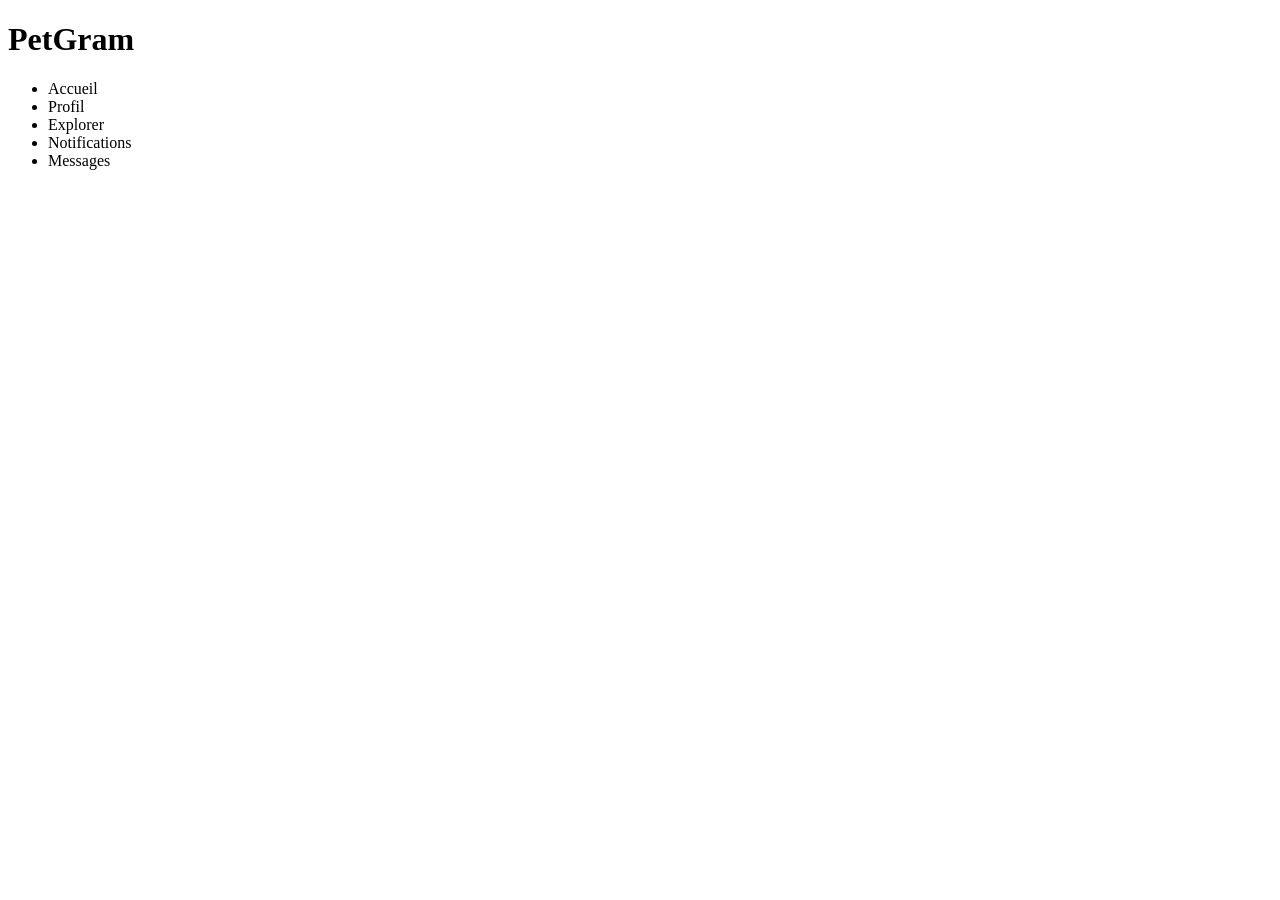
==== index.html @ 640311ab "Update index.html" ====
<!DOCTYPE html>
<html lang="fr" >
<head> 
  <title>
    PetGram 
  </title>
  <meta charset="UTF-8">
  <META NAME="Language" CONTENT="fr">
  <META NAME="description" CONTENT="PetGram - Le réseau social pour vos animaux de compagnie. Partagez les expériences de vos animaux !">
</head>
<body>
  <header>
    <h1> PetGram </h1>
    <nav>
      <ul>
        <li>
          Accueil
        </li>
        <li>
          Profil
        </li>
        <li>
          Explorer
        </li>
        <li>
          Notifications
        </li>
        <li>
          Messages
        </li>
      </ul>
    </nav>
  </header>
  
</body>
</html>
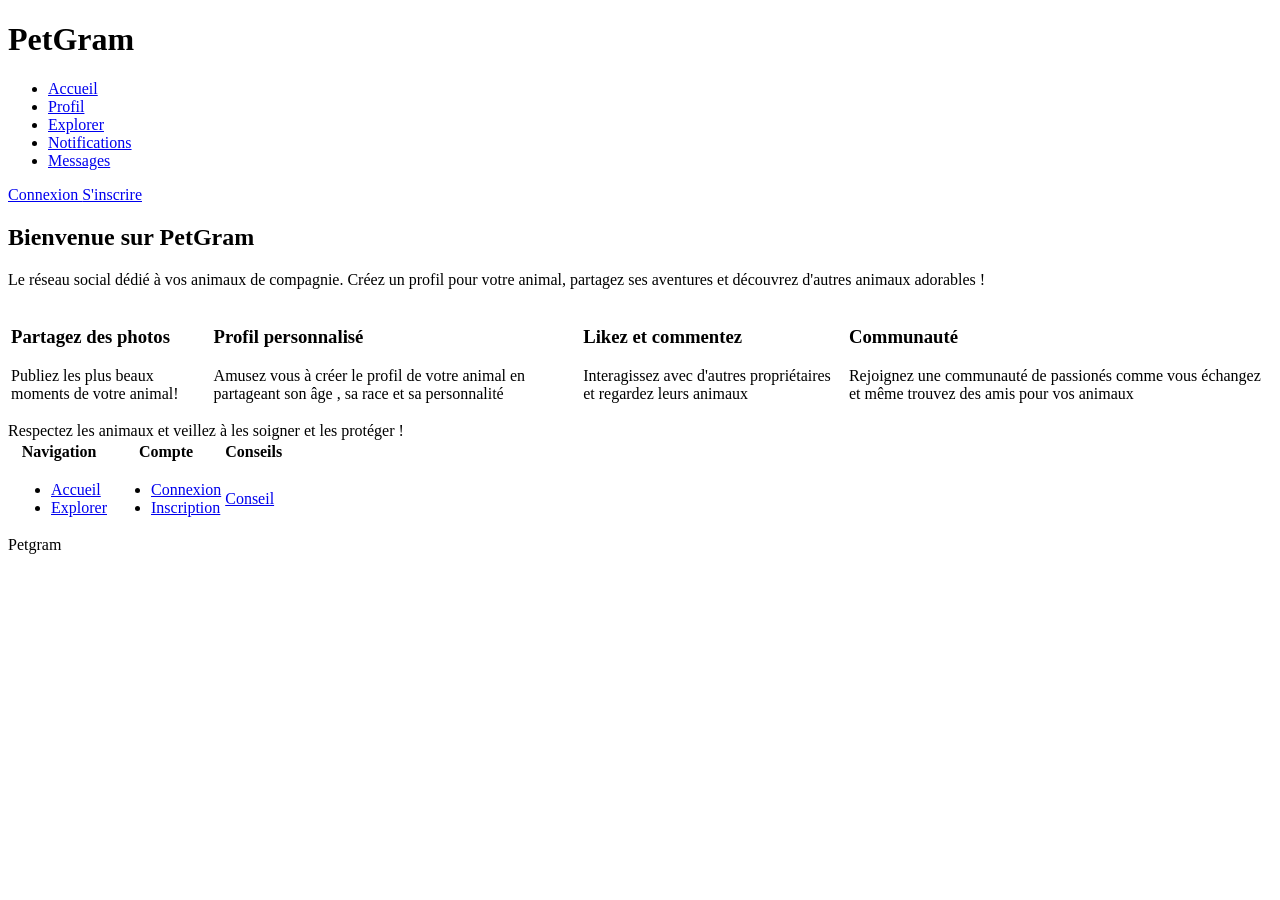
==== commit a9e47726: "Update index.html" ====
--- a/index.html
+++ b/index.html
@@ -14,23 +14,124 @@
     <nav>
       <ul>
         <li>
+          <a href="accueil.html">
           Accueil
+          </a>
         </li>
         <li>
+          <a href="profil.html">
           Profil
+          </a>
         </li>
         <li>
-          Explorer
+            <a href="explore.html">
+              Explorer
+            </a>
         </li>
         <li>
+          <a href="notifs.html">
           Notifications
+          </a>
         </li>
         <li>
+          <a href="msg.html">
           Messages
+          </a>
         </li>
       </ul>
     </nav>
+    <div> 
+      <a href="login.html"> Connexion </a>
+      <a href="signup.html"> S'inscrire </a>
+    </div>
   </header>
-  
+  <section>
+    <h2>
+      Bienvenue sur PetGram
+    </h2>
+    <p>
+      Le réseau social dédié à vos animaux de compagnie. Créez un profil pour votre animal, partagez ses aventures et découvrez d'autres animaux adorables !
+    </p>
+    <table>
+      <tbody>
+        <tr>
+          <td>
+            <h3>
+              Partagez des photos
+            </h3>
+            <p>
+              Publiez les plus beaux moments de votre animal!
+            </p>
+          </td>
+          <td>
+            <h3>
+              Profil personnalisé
+            </h3>
+            <p>
+              Amusez vous à créer le profil de votre animal en partageant son âge , sa race et sa personnalité
+            </p>
+          </td>
+          <td>
+            <h3>
+              Likez et commentez
+            </h3>
+            <p>
+              Interagissez avec d'autres propriétaires et regardez leurs animaux
+            </p>
+          </td>
+          <td>
+            <h3>
+              Communauté
+            </h3>
+            <p>
+              Rejoignez une communauté de passionés comme vous échangez et même trouvez des amis pour vos animaux 
+            </p>
+          </td>
+        </tr>
+      </tbody>
+    </table>
+  </section>
+  <footer>
+    <div>
+            Respectez les animaux et veillez à les soigner et les protéger ! 
+    </div>
+    <table>
+      <thead>
+        <tr> 
+          <th> Navigation </th>
+          <th> Compte </th>
+          <th> Conseils </th>
+        </tr>
+      </thead>
+      <tbody>
+        <tr>
+          <td>
+            <ul>
+              <li>
+                <a href="accueil.html"> Accueil </a>
+              </li>
+              <li>
+                 <a href="explore.html"> Explorer </a>
+              </li>
+            </ul>
+          </td>
+          <td>
+            <ul>
+              <li>
+                <a href="login.html"> Connexion </a>
+              </li>
+              <li>
+                <a href="signup.html"> Inscription </a>
+              </li>
+            </ul>
+          </td>
+          <td>
+            <a href="conseil.html"> Conseil </a>
+          </td>
+        </tr>
+      </tbody>
+    </table>
+    <div> Petgram </div>
+  </footer>
 </body>
 </html>
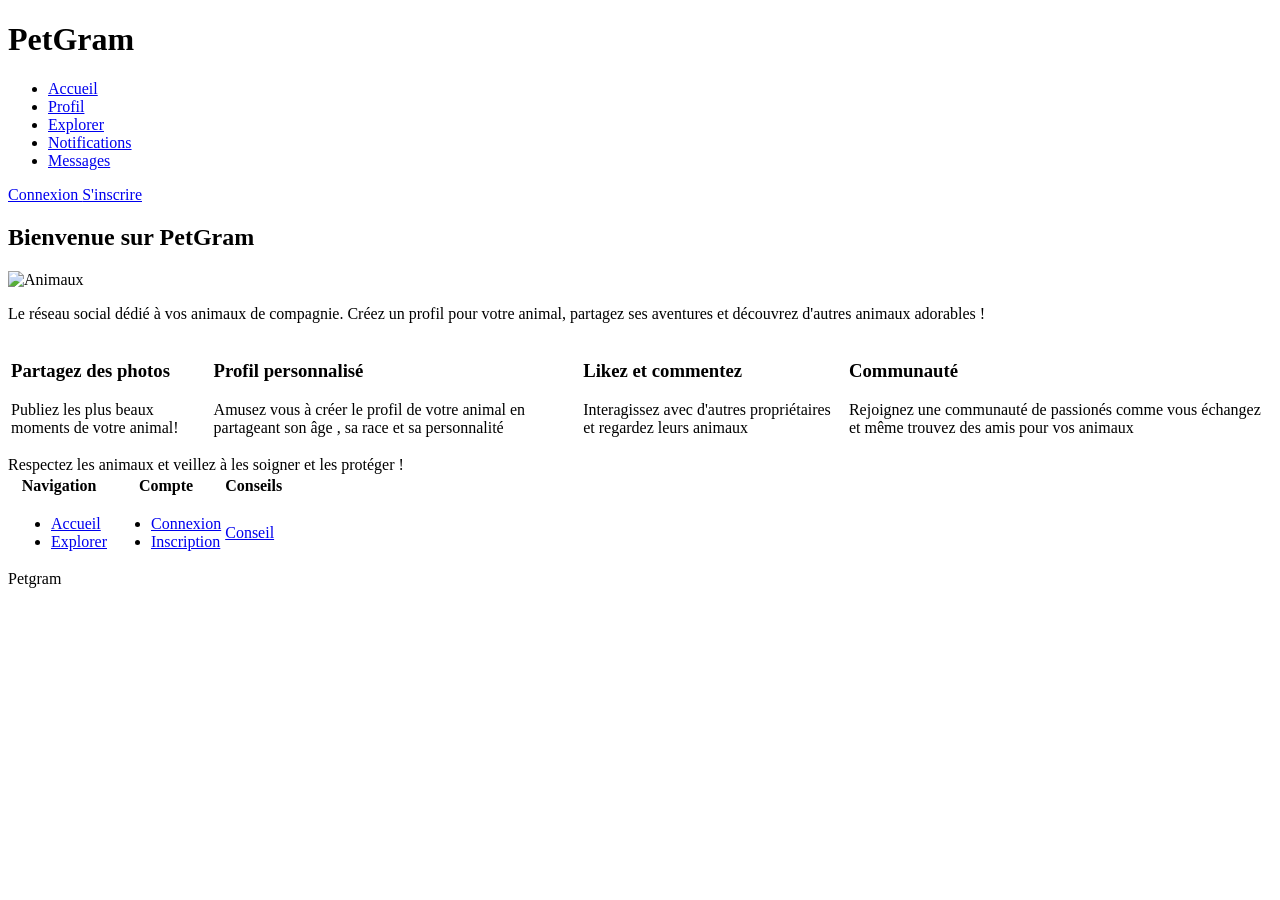
==== commit 6d1062f8: "Update index.html" ====
--- a/index.html
+++ b/index.html
@@ -47,8 +47,11 @@
   </header>
   <section>
     <h2>
+      <b>
       Bienvenue sur PetGram
+      </b>
     </h2>
+    <img src="C:\Users\ameni\Downloads\pexels-chevanon-1108099.jpg" alt="Animaux" width="1000px" height="300px" />
     <p>
       Le réseau social dédié à vos animaux de compagnie. Créez un profil pour votre animal, partagez ses aventures et découvrez d'autres animaux adorables !
     </p>
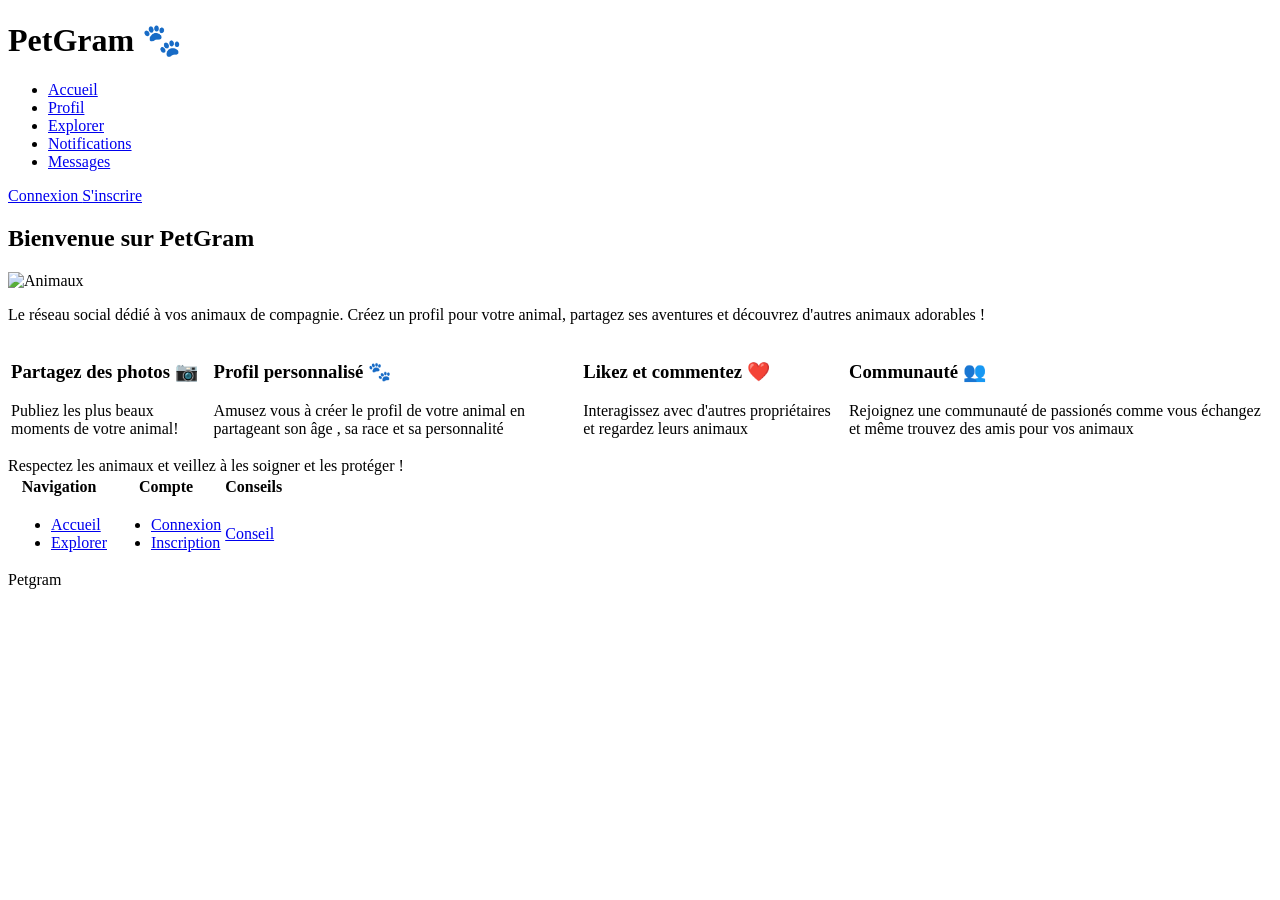
==== commit 1136fafb: "Update index.html" ====
--- a/index.html
+++ b/index.html
@@ -10,7 +10,7 @@
 </head>
 <body>
   <header>
-    <h1> PetGram </h1>
+    <h1> PetGram 🐾 </h1>
     <nav>
       <ul>
         <li>
@@ -60,7 +60,7 @@
         <tr>
           <td>
             <h3>
-              Partagez des photos
+              Partagez des photos 📷
             </h3>
             <p>
               Publiez les plus beaux moments de votre animal!
@@ -68,7 +68,7 @@
           </td>
           <td>
             <h3>
-              Profil personnalisé
+              Profil personnalisé 🐾
             </h3>
             <p>
               Amusez vous à créer le profil de votre animal en partageant son âge , sa race et sa personnalité
@@ -76,7 +76,7 @@
           </td>
           <td>
             <h3>
-              Likez et commentez
+              Likez et commentez ❤️
             </h3>
             <p>
               Interagissez avec d'autres propriétaires et regardez leurs animaux
@@ -84,7 +84,7 @@
           </td>
           <td>
             <h3>
-              Communauté
+              Communauté 👥
             </h3>
             <p>
               Rejoignez une communauté de passionés comme vous échangez et même trouvez des amis pour vos animaux 
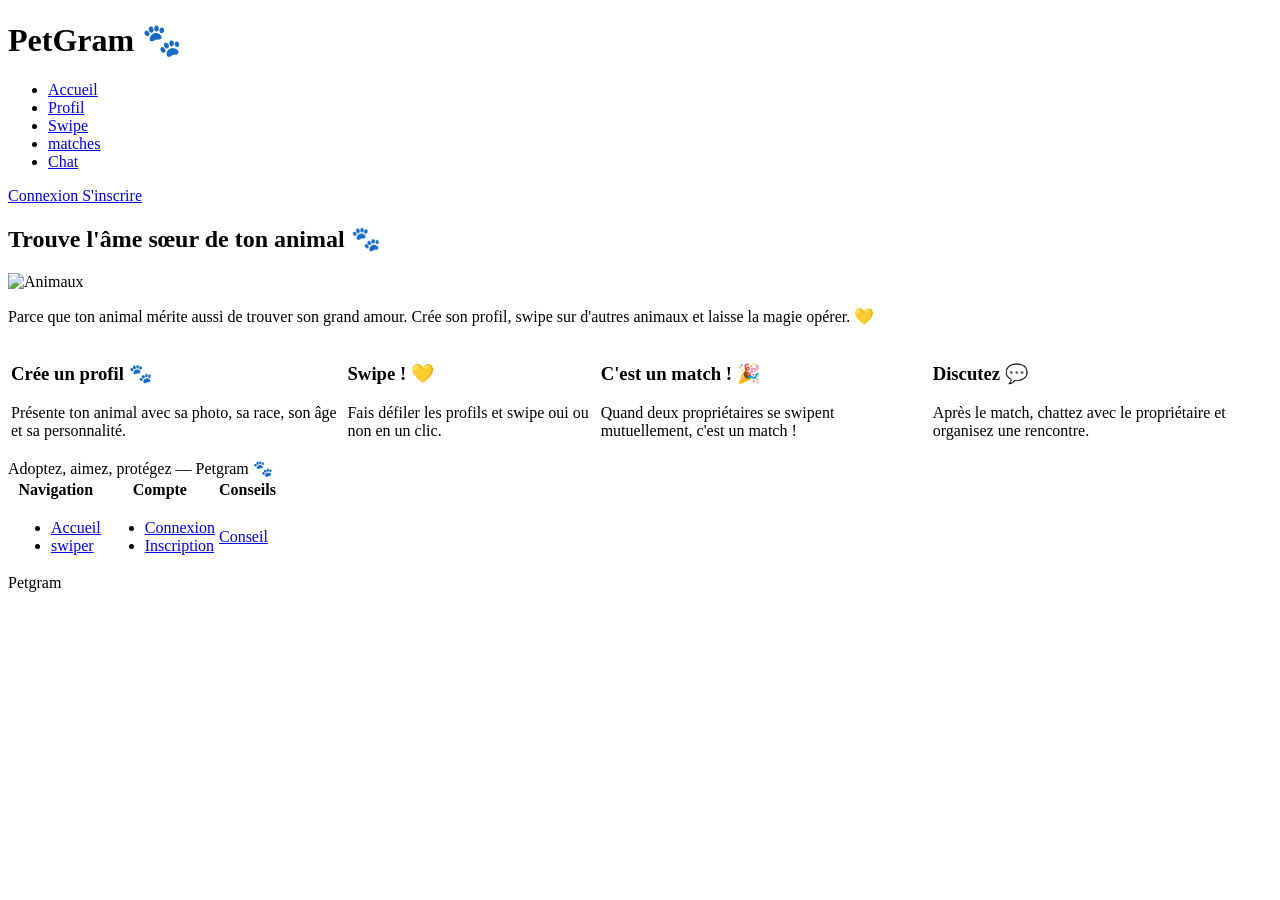
==== commit 0b784d35: "Update image source path in index.html" ====
--- a/index.html
+++ b/index.html
@@ -6,7 +6,8 @@
   </title>
   <meta charset="UTF-8">
   <META NAME="Language" CONTENT="fr">
-  <META NAME="description" CONTENT="PetGram - Le réseau social pour vos animaux de compagnie. Partagez les expériences de vos animaux !">
+  <META NAME="description" CONTENT="PetGram - Trouve l'âme sœur pour ton animal. Swipe, matche, et laisse l'amour faire le reste.">
+  <link rel="stylesheet" href="style.css">
 </head>
 <body>
   <header>
@@ -14,7 +15,7 @@
     <nav>
       <ul>
         <li>
-          <a href="accueil.html">
+          <a href="index.html">
           Accueil
           </a>
         </li>
@@ -24,18 +25,18 @@
           </a>
         </li>
         <li>
-            <a href="explore.html">
-              Explorer
+            <a href="swipe.html">
+              Swipe
             </a>
         </li>
         <li>
-          <a href="notifs.html">
-          Notifications
+          <a href="matches.html">
+          matches
           </a>
         </li>
         <li>
-          <a href="msg.html">
-          Messages
+          <a href="chat.html">
+          Chat
           </a>
         </li>
       </ul>
@@ -47,47 +48,46 @@
   </header>
   <section>
     <h2>
-      <b>
-      Bienvenue sur PetGram
-      </b>
+      Trouve l'âme sœur de ton animal 🐾
     </h2>
-    <img src="C:\Users\ameni\Downloads\pexels-chevanon-1108099.jpg" alt="Animaux" width="1000px" height="300px" />
+    <img src="animaux.jpg" alt="Animaux" width="1000px" height="300px" />
     <p>
-      Le réseau social dédié à vos animaux de compagnie. Créez un profil pour votre animal, partagez ses aventures et découvrez d'autres animaux adorables !
+      Parce que ton animal mérite aussi de trouver son grand amour.
+      Crée son profil, swipe sur d'autres animaux et laisse la magie opérer. 💛
     </p>
     <table>
       <tbody>
         <tr>
           <td>
             <h3>
-              Partagez des photos 📷
+              Crée un profil 🐾
             </h3>
             <p>
-              Publiez les plus beaux moments de votre animal!
+              Présente ton animal avec sa photo, sa race, son âge et sa personnalité.
             </p>
           </td>
           <td>
             <h3>
-              Profil personnalisé 🐾
+              Swipe ! 💛
             </h3>
             <p>
-              Amusez vous à créer le profil de votre animal en partageant son âge , sa race et sa personnalité
+              Fais défiler les profils et swipe oui ou non en un clic.
             </p>
           </td>
           <td>
             <h3>
-              Likez et commentez ❤️
+              C'est un match ! 🎉
             </h3>
             <p>
-              Interagissez avec d'autres propriétaires et regardez leurs animaux
+              Quand deux propriétaires se swipent mutuellement, c'est un match !
             </p>
           </td>
           <td>
             <h3>
-              Communauté 👥
+              Discutez 💬
             </h3>
             <p>
-              Rejoignez une communauté de passionés comme vous échangez et même trouvez des amis pour vos animaux 
+              Après le match, chattez avec le propriétaire et organisez une rencontre.
             </p>
           </td>
         </tr>
@@ -96,7 +96,7 @@
   </section>
   <footer>
     <div>
-            Respectez les animaux et veillez à les soigner et les protéger ! 
+          Adoptez, aimez, protégez — Petgram 🐾
     </div>
     <table>
       <thead>
@@ -111,10 +111,10 @@
           <td>
             <ul>
               <li>
-                <a href="accueil.html"> Accueil </a>
+                <a href="index.html"> Accueil </a>
               </li>
               <li>
-                 <a href="explore.html"> Explorer </a>
+                 <a href="swipe.html"> swiper </a>
               </li>
             </ul>
           </td>
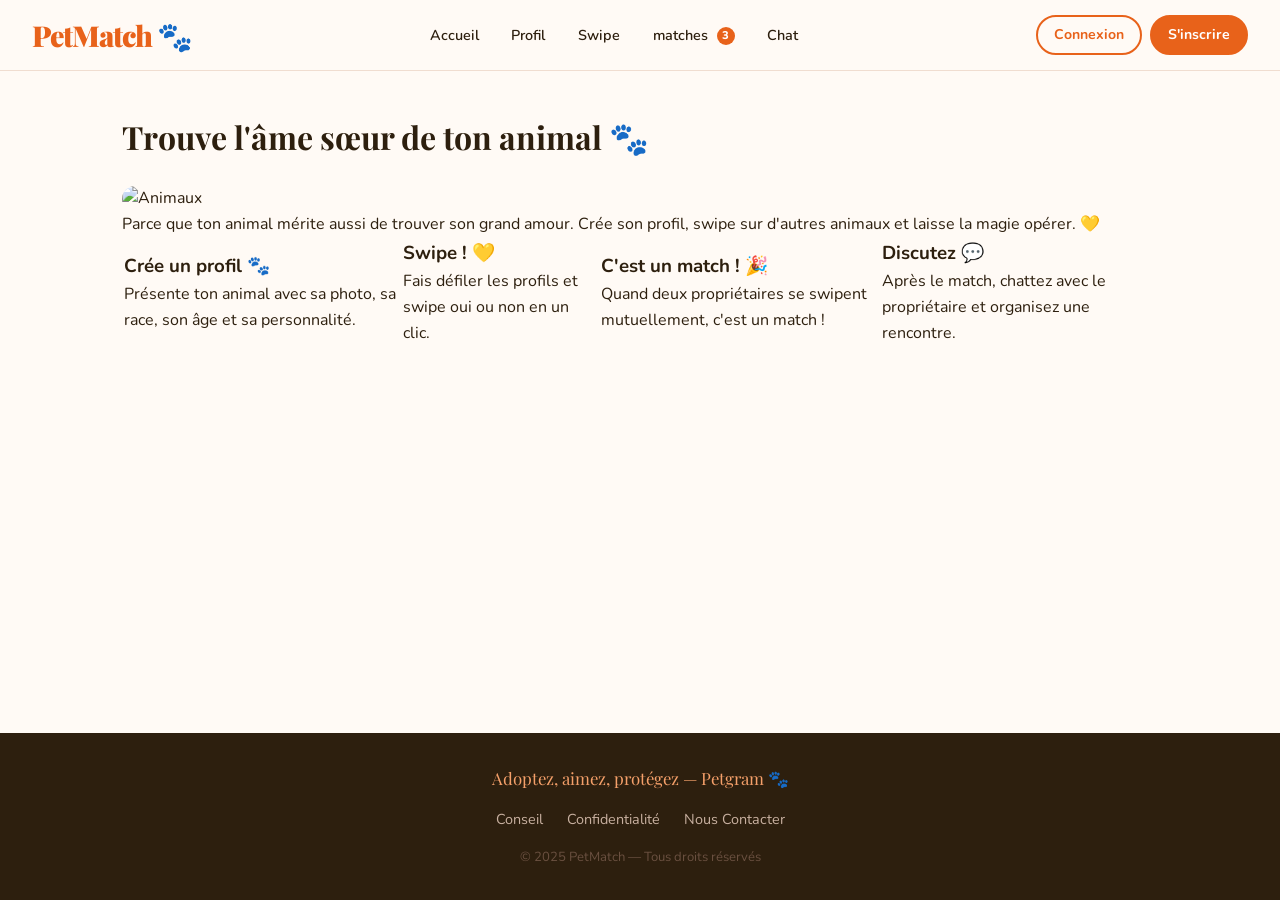
==== commit d598afaa: "Update index.html rename" ====
--- a/index.html
+++ b/index.html
@@ -2,49 +2,53 @@
 <html lang="fr" >
 <head> 
   <title>
-    PetGram 
+    PetMatch 
   </title>
   <meta charset="UTF-8">
   <META NAME="Language" CONTENT="fr">
-  <META NAME="description" CONTENT="PetGram - Trouve l'âme sœur pour ton animal. Swipe, matche, et laisse l'amour faire le reste.">
+  <META NAME="description" CONTENT="PetMatch - Trouve l'âme sœur pour ton animal. Swipe, matche, et laisse l'amour faire le reste.">
   <link rel="stylesheet" href="style.css">
 </head>
 <body>
-  <header>
-    <h1> PetGram 🐾 </h1>
-    <nav>
-      <ul>
-        <li>
-          <a href="index.html">
-          Accueil
-          </a>
-        </li>
-        <li>
-          <a href="profil.html">
-          Profil
-          </a>
-        </li>
-        <li>
-            <a href="swipe.html">
-              Swipe
-            </a>
-        </li>
-        <li>
-          <a href="matches.html">
-          matches
-          </a>
-        </li>
-        <li>
-          <a href="chat.html">
-          Chat
-          </a>
-        </li>
-      </ul>
-    </nav>
-    <div> 
-      <a href="login.html"> Connexion </a>
-      <a href="signup.html"> S'inscrire </a>
+ <header>
+    <div>
+            <h1> PetMatch 🐾 </h1>
     </div>
+   <div>
+        <nav>
+          <ul>
+            <li>
+              <a href="index.html">
+              Accueil
+              </a>
+            </li>
+            <li>
+              <a href="profil.html">
+              Profil
+              </a>
+            </li>
+            <li>
+                <a href="swipe.html">
+                  Swipe
+                </a>
+            </li>
+            <li>
+              <a href="matches.html">
+              matches <span class="notif-badge">3</span>
+              </a>
+            </li>
+            <li>
+              <a href="chat.html">
+              Chat
+              </a>
+            </li>
+          </ul>
+        </nav>
+   </div>  
+   <div class="header-auth">
+      <a href="login.html" class="btn-outline">Connexion</a>
+      <a href="signup.html" class="btn-primary">S'inscrire</a>
+   </div>
   </header>
   <section>
     <h2>
@@ -94,47 +98,18 @@
       </tbody>
     </table>
   </section>
-  <footer>
+<footer>
     <div>
-          Adoptez, aimez, protégez — Petgram 🐾
+        Adoptez, aimez, protégez — Petgram 🐾
+    </div> 
+    <div>
+        <a href="conseil.html"> Conseil </a>
+        <a href="confidentialite.html"> Confidentialité </a>
+        <a href="contact.html"> Nous Contacter </a>
     </div>
-    <table>
-      <thead>
-        <tr> 
-          <th> Navigation </th>
-          <th> Compte </th>
-          <th> Conseils </th>
-        </tr>
-      </thead>
-      <tbody>
-        <tr>
-          <td>
-            <ul>
-              <li>
-                <a href="index.html"> Accueil </a>
-              </li>
-              <li>
-                 <a href="swipe.html"> swiper </a>
-              </li>
-            </ul>
-          </td>
-          <td>
-            <ul>
-              <li>
-                <a href="login.html"> Connexion </a>
-              </li>
-              <li>
-                <a href="signup.html"> Inscription </a>
-              </li>
-            </ul>
-          </td>
-          <td>
-            <a href="conseil.html"> Conseil </a>
-          </td>
-        </tr>
-      </tbody>
-    </table>
-    <div> Petgram </div>
-  </footer>
+    <div>
+        © 2025 PetMatch — Tous droits réservés
+    </div>
+</footer>
 </body>
 </html>
--- a/style.css
+++ b/style.css
@@ -0,0 +1,179 @@
+@import url('https://fonts.googleapis.com/css2?family=Playfair+Display:wght@400;700;900&family=Nunito:wght@300;400;600;700;800&display=swap');
+
+*, *::before, *::after {
+        box-sizing: border-box; 
+        margin: 0; padding: 0; 
+}
+html { scroll-behavior: smooth; }
+:root {
+  --primary:#E8621A;
+  --primary-dark:#C04E10;
+  --primary-light:#F5A06A;
+  --bg: #FFFAF5;
+  --bg-card: #FFFFFF;
+  --text: #2D1F0E;
+  --text-muted: #8A7060;
+  --border:#F0DDD0;
+  --shadow:0 4px 24px rgba(232,98,26,.12);
+  --shadow-lg:0 12px 40px rgba(232,98,26,.18);
+  --radius : 16px;
+  --radius-sm: 8px;
+  --transition:.25s ease;
+}
+/* Global Styles */
+body {
+  font-family: 'Nunito', sans-serif;
+  background: var(--bg);
+  color: var(--text);
+  min-height: 100vh;
+  display: flex;
+  flex-direction: column;
+  line-height: 1.6;
+}
+img { max-width: 100%; border-radius: var(--radius); }
+
+a { color: var(--primary); text-decoration: none; transition: color var(--transition); }
+a:hover { color: var(--primary-dark); }
+
+ul { list-style: none; }
+/* Header Styles */
+header {
+  position: sticky;
+  top: 0;
+  z-index: 100;
+  background: rgba(255,250,245,.95);
+  backdrop-filter: blur(10px);
+  border-bottom: 1px solid var(--border);
+  padding: .75rem 2rem;
+  display: flex;
+  align-items: center;
+  justify-content: space-between;
+  gap: 1.5rem;
+}
+
+header h1 {
+  font-family: 'Playfair Display', serif;
+  font-size: 1.8rem;
+  font-weight: 900;
+  color: var(--primary);
+  letter-spacing: -1px;
+  white-space: nowrap;
+}
+
+header nav ul {
+  display: flex;
+  gap: .25rem;
+}
+
+header nav ul li a {
+  display: block;
+  padding: .45rem .9rem;
+  border-radius: 50px;
+  font-weight: 600;
+  font-size: .9rem;
+  color: var(--text);
+  transition: background var(--transition), color var(--transition);
+}
+
+header nav ul li a:hover,
+header nav ul li a.active {
+  background: var(--primary);
+  color: #fff;
+}
+.header-auth {
+  display: flex;
+  gap: .5rem;
+  align-items: center;
+  flex-shrink: 0;
+}
+/* Button Styles */
+
+.btn-outline {
+  padding: .45rem 1rem;
+  border: 2px solid var(--primary);
+  border-radius: 50px;
+  color: var(--primary);
+  font-weight: 700;
+  font-size: .88rem;
+  background: transparent;
+  cursor: pointer;
+  transition: all var(--transition);
+}
+.btn-outline:hover { background: var(--primary); color: #fff; }
+.btn-primary {
+  padding: .45rem 1rem;
+  background: var(--primary);
+  border: 2px solid var(--primary);
+  border-radius: 50px;
+  color: #fff;
+  font-weight: 700;
+  font-size: .88rem;
+  cursor: pointer;
+  transition: all var(--transition);
+  display: inline-block;
+}
+.btn-primary:hover { background: var(--primary-dark); border-color: var(--primary-dark); color: #fff; }
+/* Notification Badge Styles */
+.notif-badge {
+  background: var(--primary);
+  color: #fff;
+  border-radius: 50%;
+  width: 18px;
+  height: 18px;
+  font-size: .7rem;
+  font-weight: 800;
+  display: inline-flex;
+  align-items: center;
+  justify-content: center;
+  margin-left: .3rem;
+  vertical-align: middle;
+}
+/* Section Styles */
+
+section {
+  padding: 2.5rem 2rem;
+  max-width: 1100px;
+  margin: 0 auto;
+  width: 100%;
+}
+
+section h2 {
+  font-family: 'Playfair Display', serif;
+  font-size: 2rem;
+  margin-bottom: 1.5rem;
+  color: var(--text);
+}
+
+
+
+/* Footer Styles */
+
+footer {
+  margin-top: auto;
+  background: var(--text);
+  color: #E8D8CC;
+  padding: 2rem;
+  display: flex;
+  flex-direction: column;
+  align-items: center;
+  gap: 1rem;
+  text-align: center;
+}
+
+footer div:first-child {
+  font-family: 'Playfair Display', serif;
+  font-size: 1.05rem;
+  color: var(--primary-light);
+}
+
+footer div:nth-child(2) {
+  display: flex;
+  gap: 1.5rem;
+  flex-wrap: wrap;
+  justify-content: center;
+}
+
+footer div:nth-child(2) a { color: #C8B0A0; font-size: .9rem; transition: color var(--transition); }
+footer div:nth-child(2) a:hover { color: var(--primary-light); }
+
+footer div:last-child { font-size: .82rem; color: #6A5040; }
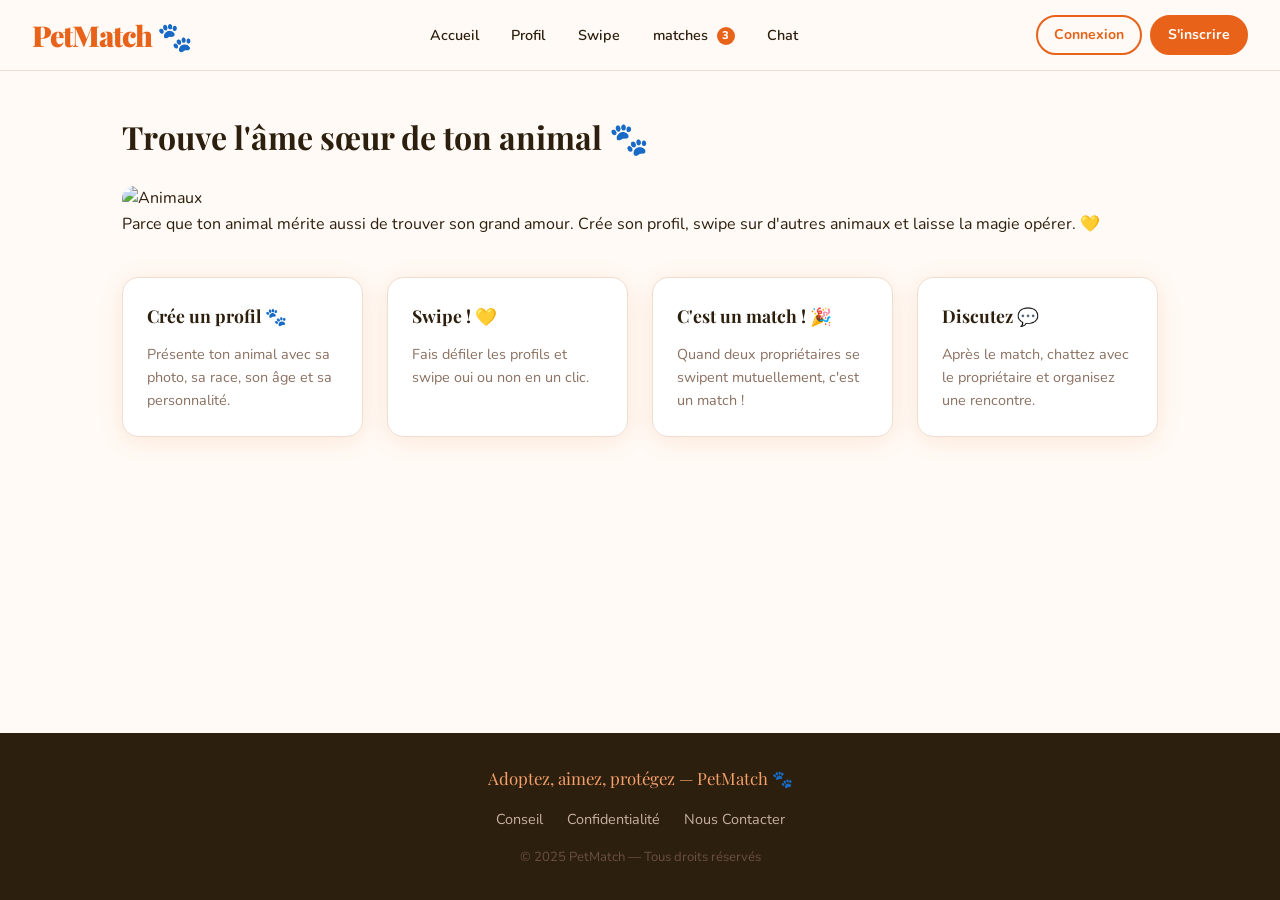
==== commit 9280a0e1: "Add indexstyle.css link to index.html" ====
--- a/index.html
+++ b/index.html
@@ -8,6 +8,7 @@
   <META NAME="Language" CONTENT="fr">
   <META NAME="description" CONTENT="PetMatch - Trouve l'âme sœur pour ton animal. Swipe, matche, et laisse l'amour faire le reste.">
   <link rel="stylesheet" href="style.css">
+    <link rel="stylesheet" href="indexstyle.css">
 </head>
 <body>
  <header>
@@ -59,48 +60,28 @@
       Parce que ton animal mérite aussi de trouver son grand amour.
       Crée son profil, swipe sur d'autres animaux et laisse la magie opérer. 💛
     </p>
-    <table>
-      <tbody>
-        <tr>
-          <td>
-            <h3>
-              Crée un profil 🐾
-            </h3>
-            <p>
-              Présente ton animal avec sa photo, sa race, son âge et sa personnalité.
-            </p>
-          </td>
-          <td>
-            <h3>
-              Swipe ! 💛
-            </h3>
-            <p>
-              Fais défiler les profils et swipe oui ou non en un clic.
-            </p>
-          </td>
-          <td>
-            <h3>
-              C'est un match ! 🎉
-            </h3>
-            <p>
-              Quand deux propriétaires se swipent mutuellement, c'est un match !
-            </p>
-          </td>
-          <td>
-            <h3>
-              Discutez 💬
-            </h3>
-            <p>
-              Après le match, chattez avec le propriétaire et organisez une rencontre.
-            </p>
-          </td>
-        </tr>
-      </tbody>
-    </table>
+ <div class="features">
+    <div class="feature-card">
+        <h3>Crée un profil 🐾</h3>
+        <p>Présente ton animal avec sa photo, sa race, son âge et sa personnalité.</p>
+    </div>
+    <div class="feature-card">
+        <h3>Swipe ! 💛</h3>
+        <p>Fais défiler les profils et swipe oui ou non en un clic.</p>
+    </div>
+    <div class="feature-card">
+        <h3>C'est un match ! 🎉</h3>
+        <p>Quand deux propriétaires se swipent mutuellement, c'est un match !</p>
+    </div>
+    <div class="feature-card">
+        <h3>Discutez 💬</h3>
+        <p>Après le match, chattez avec le propriétaire et organisez une rencontre.</p>
+    </div>
+</div>
   </section>
 <footer>
     <div>
-        Adoptez, aimez, protégez — Petgram 🐾
+        Adoptez, aimez, protégez — PetMatch 🐾
     </div> 
     <div>
         <a href="conseil.html"> Conseil </a>
--- a/indexstyle.css
+++ b/indexstyle.css
@@ -0,0 +1,32 @@
+.features {
+    display: flex;
+    gap: 1.5rem;
+    margin-top: 2.5rem;
+}
+
+.feature-card {
+    flex: 1;
+    background: var(--bg-card);
+    border-radius: 16px;
+    padding: 1.5rem;
+    box-shadow: var(--shadow);
+    border: 1.5px solid var(--border);
+    transition: box-shadow var(--transition);
+}
+
+.feature-card:hover {
+    box-shadow: var(--shadow-lg);
+}
+
+.feature-card h3 {
+    font-family: 'Playfair Display', serif;
+    font-size: 1.1rem;
+    color: var(--text);
+    margin-bottom: .75rem;
+}
+
+.feature-card p {
+    font-size: .9rem;
+    color: var(--text-muted);
+    line-height: 1.6;
+}
